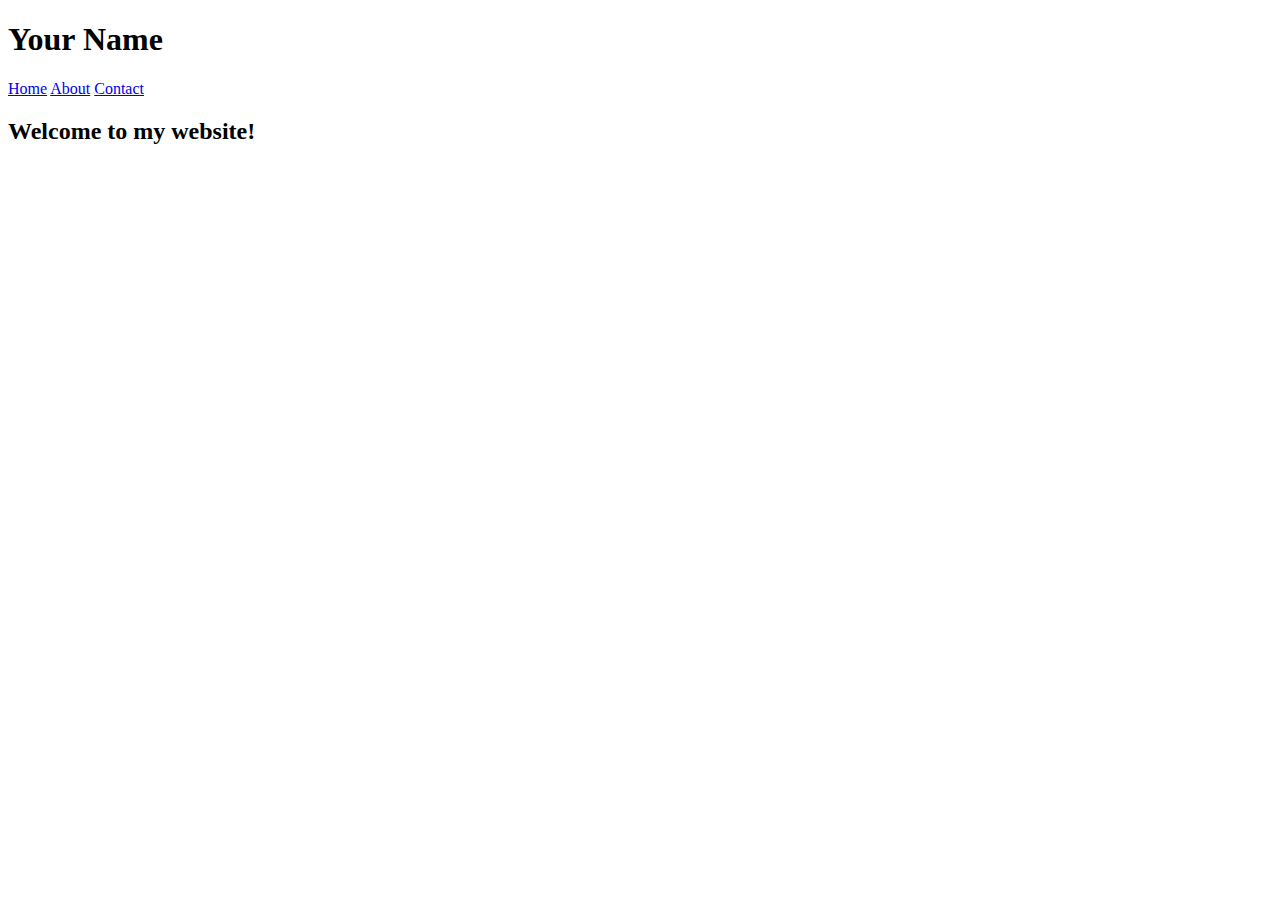
==== index.html @ cc7212b3 "Rename TestWeb.html to index.html" ====
<!DOCTYPE html>
<html>
<head>
    <title>Your Name</title>
    <link rel="stylesheet" href="styles.css">
</head>
<body>
    <header>
        <h1>Your Name</h1>
        <nav>
            <a href="#home">Home</a>
            <a href="#about">About</a>
            <a href="#contact">Contact</a>
        </nav>
    </header>
    <main>
        <section id="home">
            <h2>Welcome to my website!</h2>
        </section>
    </main>
</body>
</html>
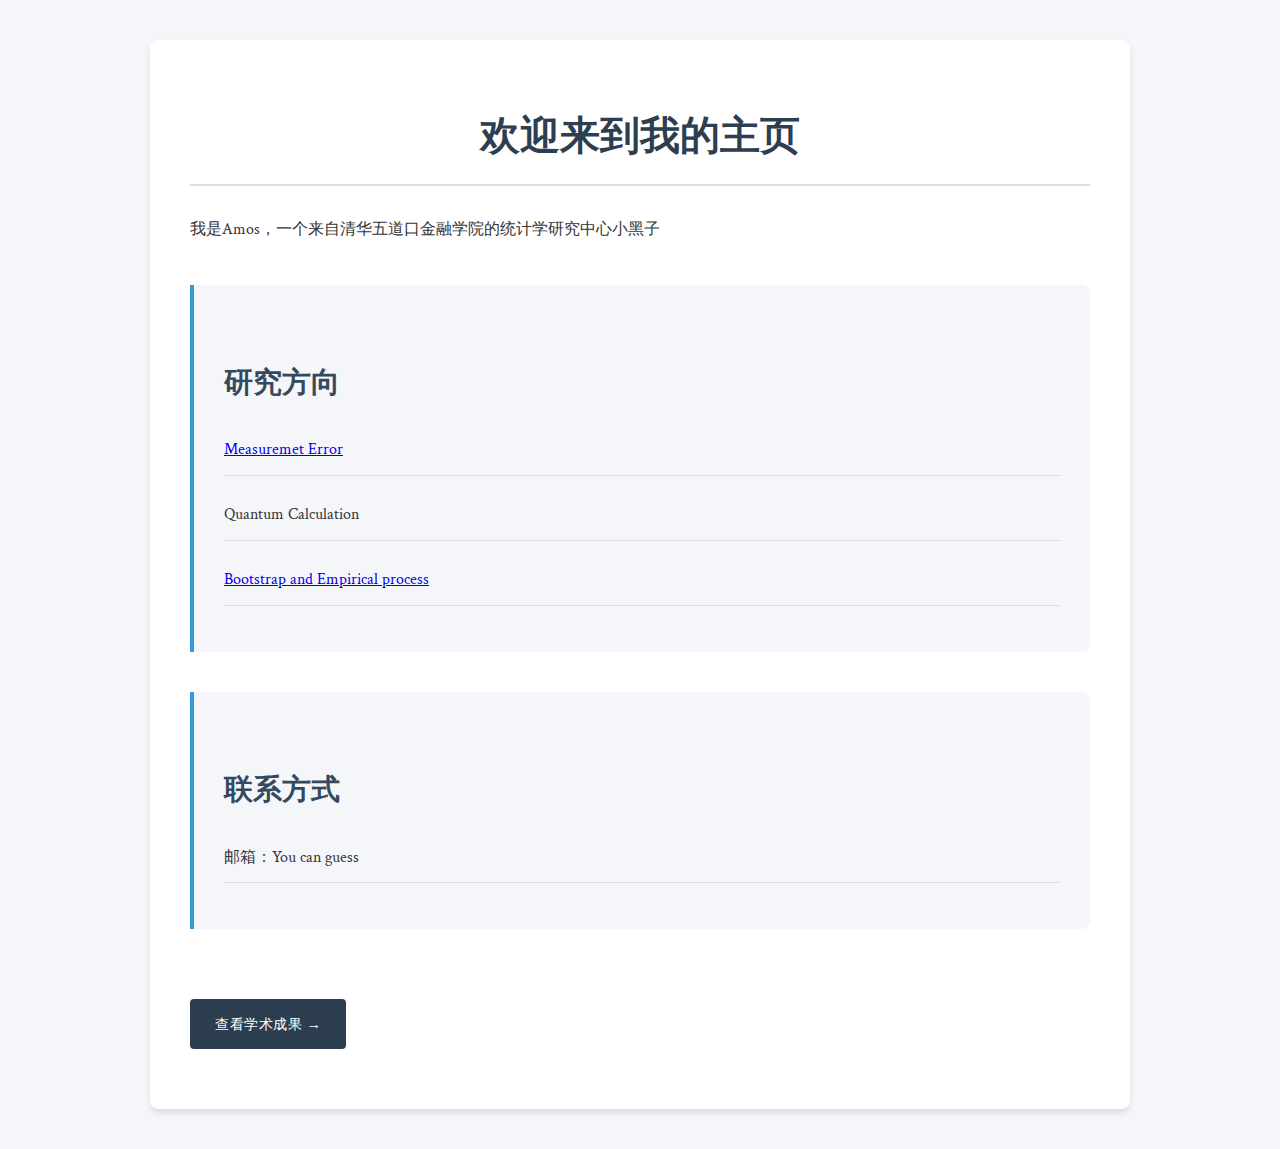
==== commit 296da8a3: "Add files via upload" ====
--- a/index.html
+++ b/index.html
@@ -1,22 +1,36 @@
 <!DOCTYPE html>
-<html>
+<html lang="zh">
 <head>
-    <title>Your Name</title>
+    <meta charset="UTF-8">
+    <meta name="viewport" content="width=device-width, initial-scale=1.0">
+    <title>Amos的个人主页</title>
+    <link href="https://fonts.googleapis.com/css2?family=Crimson+Text:ital,wght@0,400;0,700;1,400&family=Playfair+Display:wght@400;700&family=Open+Sans:wght@400;600&display=swap" rel="stylesheet">
     <link rel="stylesheet" href="styles.css">
 </head>
 <body>
-    <header>
-        <h1>Your Name</h1>
-        <nav>
-            <a href="#home">Home</a>
-            <a href="#about">About</a>
-            <a href="#contact">Contact</a>
-        </nav>
-    </header>
-    <main>
-        <section id="home">
-            <h2>Welcome to my website!</h2>
+    <div class="container">
+        <h1>欢迎来到我的主页</h1>
+        <p>我是Amos，一个来自清华五道口金融学院的统计学研究中心小黑子</p>
+        
+        <section class="research">
+            <h2>研究方向</h2>
+            <ul>
+                <li><a href="publications.html" class="research-link">Measuremet Error</a></li>
+                <li>Quantum Calculation</li>
+                <li><a href="publications.html" class="research-link">Bootstrap and Empirical process</a></li>
+            </ul>
         </section>
-    </main>
+
+        <section class="contact">
+            <h2>联系方式</h2>
+            <ul>
+                <li>邮箱：You can guess</li>
+            </ul>
+        </section>
+
+        <div class="page-navigation">
+            <a href="publications.html" class="nav-button">查看学术成果 →</a>
+        </div>
+    </div>
 </body>
-</html>
+</html>--- a/styles.css
+++ b/styles.css
@@ -0,0 +1,131 @@
+:root {
+    --primary-color: #2c3e50;
+    --secondary-color: #34495e;
+    --accent-color: #3498db;
+    --text-color: #333;
+    --light-bg: #f5f6fa;
+    --border-color: #dcdde1;
+}
+
+body {
+    font-family: "Crimson Text", "Times New Roman", serif;
+    line-height: 1.8;
+    margin: 0;
+    padding: 0;
+    color: var(--text-color);
+    background-color: var(--light-bg);
+}
+
+.container {
+    max-width: 900px;
+    margin: 40px auto;
+    padding: 30px 40px;
+    background: white;
+    box-shadow: 0 4px 6px rgba(0, 0, 0, 0.1);
+    border-radius: 8px;
+}
+
+h1 {
+    font-family: "Playfair Display", Georgia, serif;
+    font-size: 2.5em;
+    color: var(--primary-color);
+    margin-bottom: 30px;
+    padding-bottom: 15px;
+    border-bottom: 2px solid var(--border-color);
+    text-align: center;
+}
+
+h2 {
+    font-family: "Playfair Display", Georgia, serif;
+    font-size: 1.8em;
+    color: var(--secondary-color);
+    margin-top: 40px;
+    margin-bottom: 20px;
+}
+
+section {
+    margin: 40px 0;
+    padding: 30px;
+    background-color: var(--light-bg);
+    border-left: 4px solid var(--accent-color);
+    border-radius: 0 8px 8px 0;
+}
+
+ul {
+    list-style-type: none;
+    padding: 0;
+}
+
+li {
+    margin: 15px 0;
+    padding: 10px 0;
+    border-bottom: 1px solid var(--border-color);
+}
+
+.nav-button {
+    display: inline-block;
+    padding: 12px 25px;
+    background-color: var(--primary-color);
+    color: white;
+    text-decoration: none;
+    border-radius: 4px;
+    margin: 30px 0;
+    transition: all 0.3s ease;
+    font-family: "Open Sans", sans-serif;
+    font-size: 0.9em;
+    letter-spacing: 0.5px;
+}
+
+.nav-button:hover {
+    background-color: var(--secondary-color);
+    transform: translateY(-2px);
+    box-shadow: 0 2px 4px rgba(0, 0, 0, 0.2);
+}
+
+.publications li {
+    padding: 20px;
+    margin: 20px 0;
+    background: white;
+    border: 1px solid var(--border-color);
+    border-radius: 6px;
+    transition: transform 0.2s ease;
+}
+
+.publications li:hover {
+    transform: translateX(5px);
+}
+
+.pub-title {
+    font-family: "Playfair Display", Georgia, serif;
+    font-size: 1.2em;
+    font-weight: bold;
+    color: var(--primary-color);
+    margin-bottom: 10px;
+}
+
+.pub-authors {
+    color: var(--secondary-color);
+    margin-bottom: 8px;
+    font-style: italic;
+}
+
+.pub-journal {
+    color: var(--accent-color);
+    font-size: 0.9em;
+}
+
+/* 添加响应式设计 */
+@media (max-width: 768px) {
+    .container {
+        margin: 20px;
+        padding: 20px;
+    }
+    
+    h1 {
+        font-size: 2em;
+    }
+    
+    section {
+        padding: 20px;
+    }
+} 